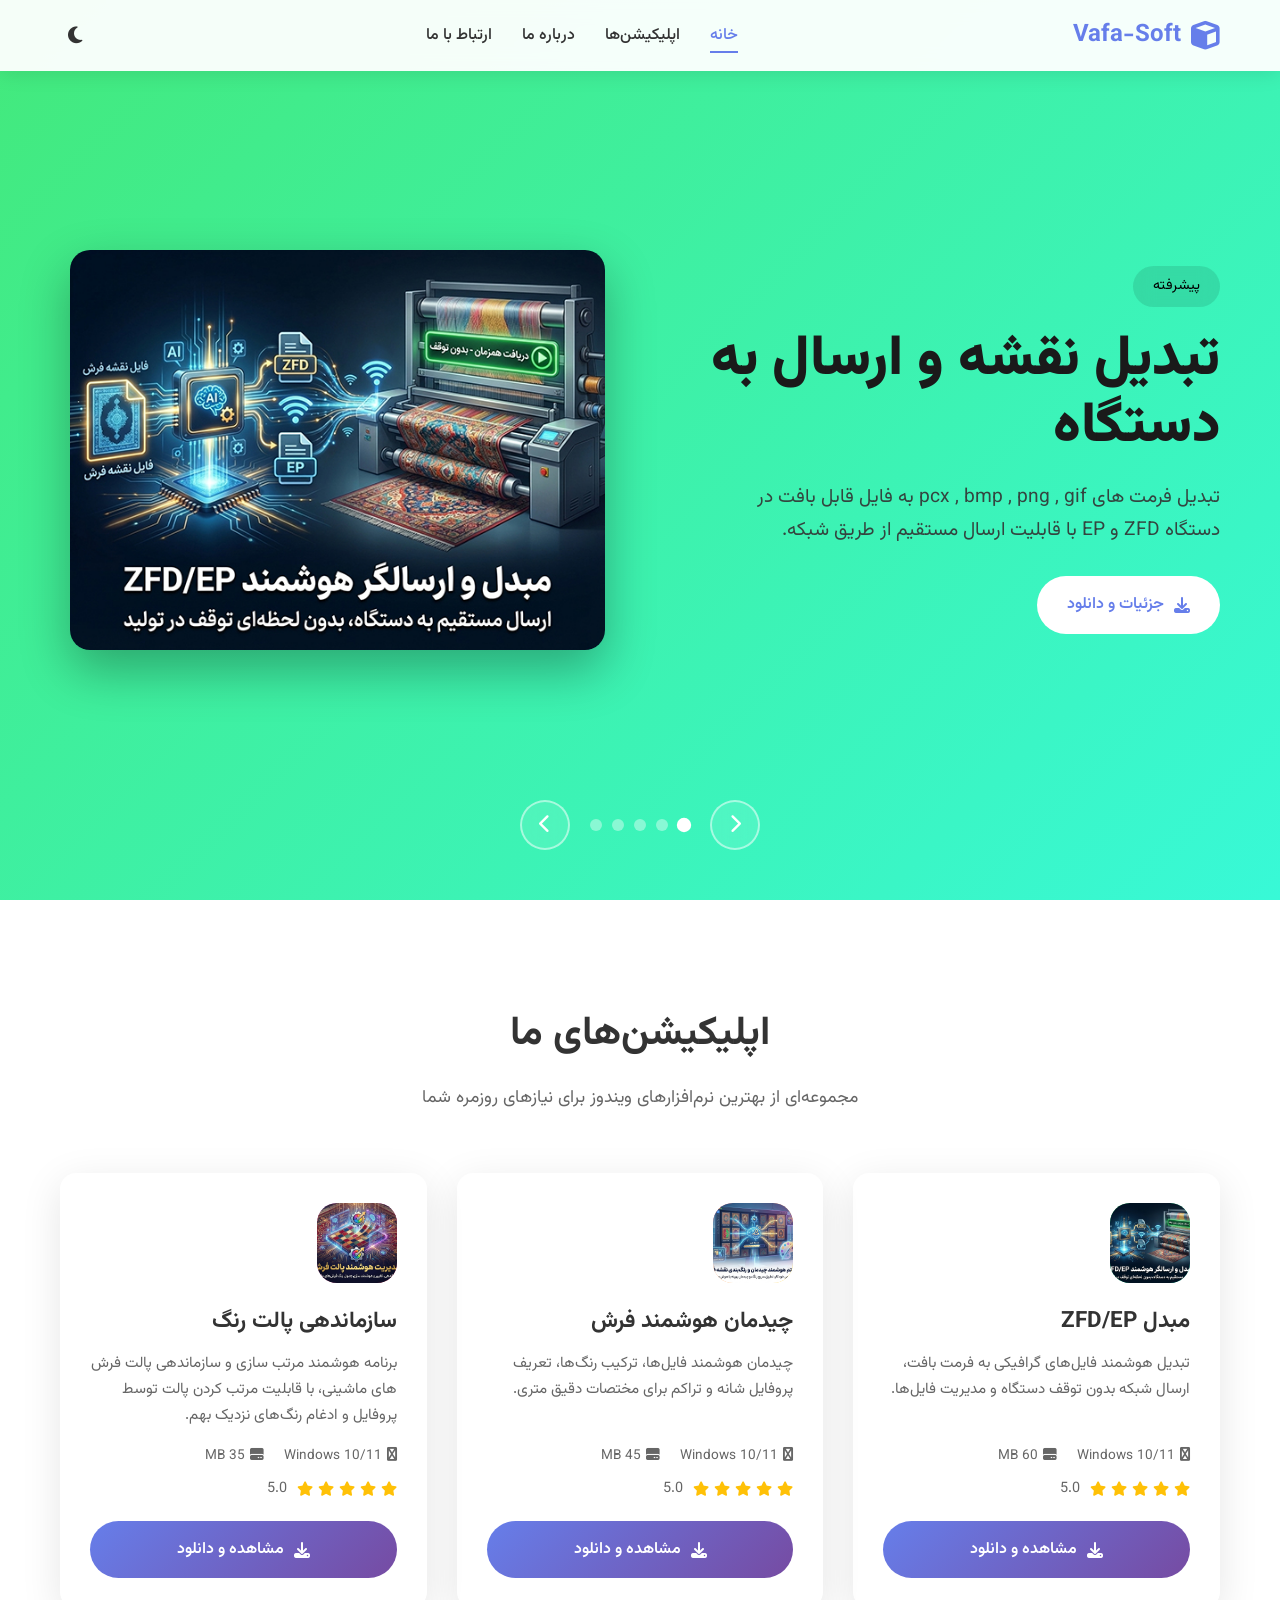
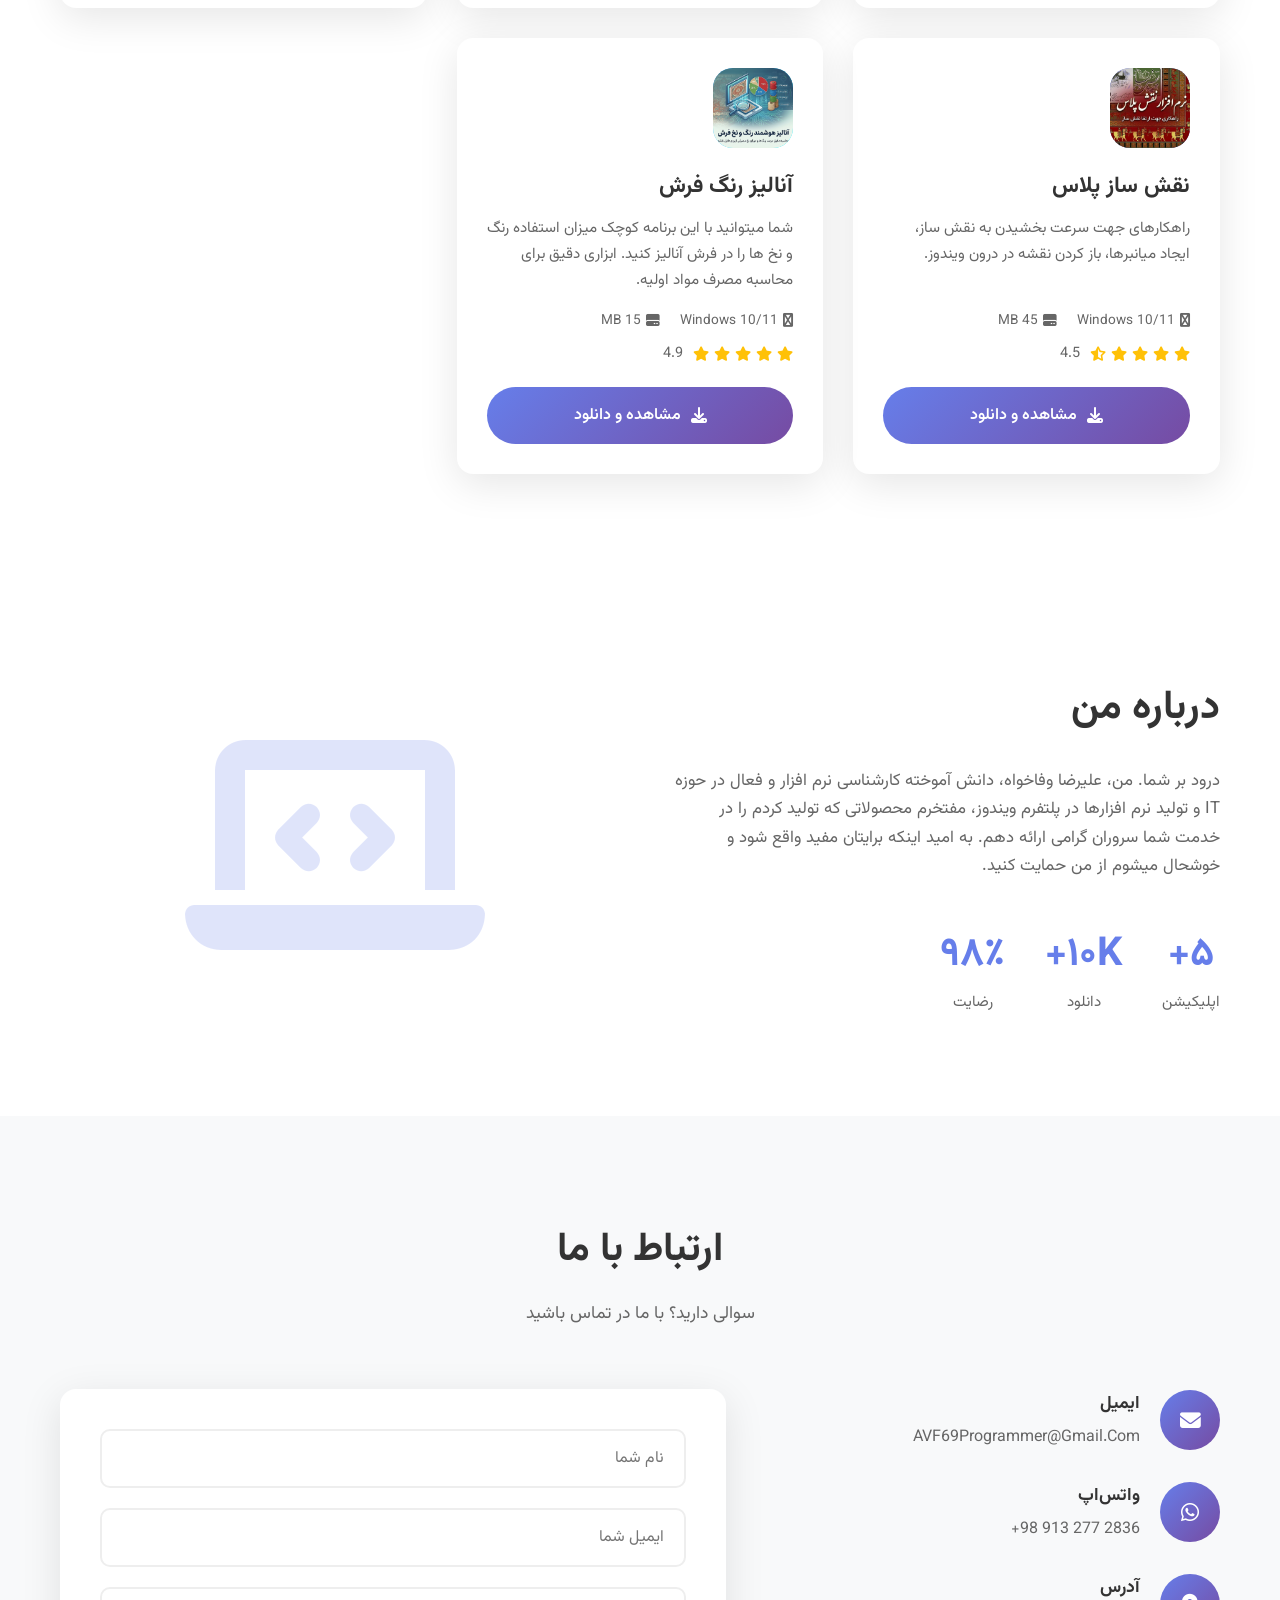
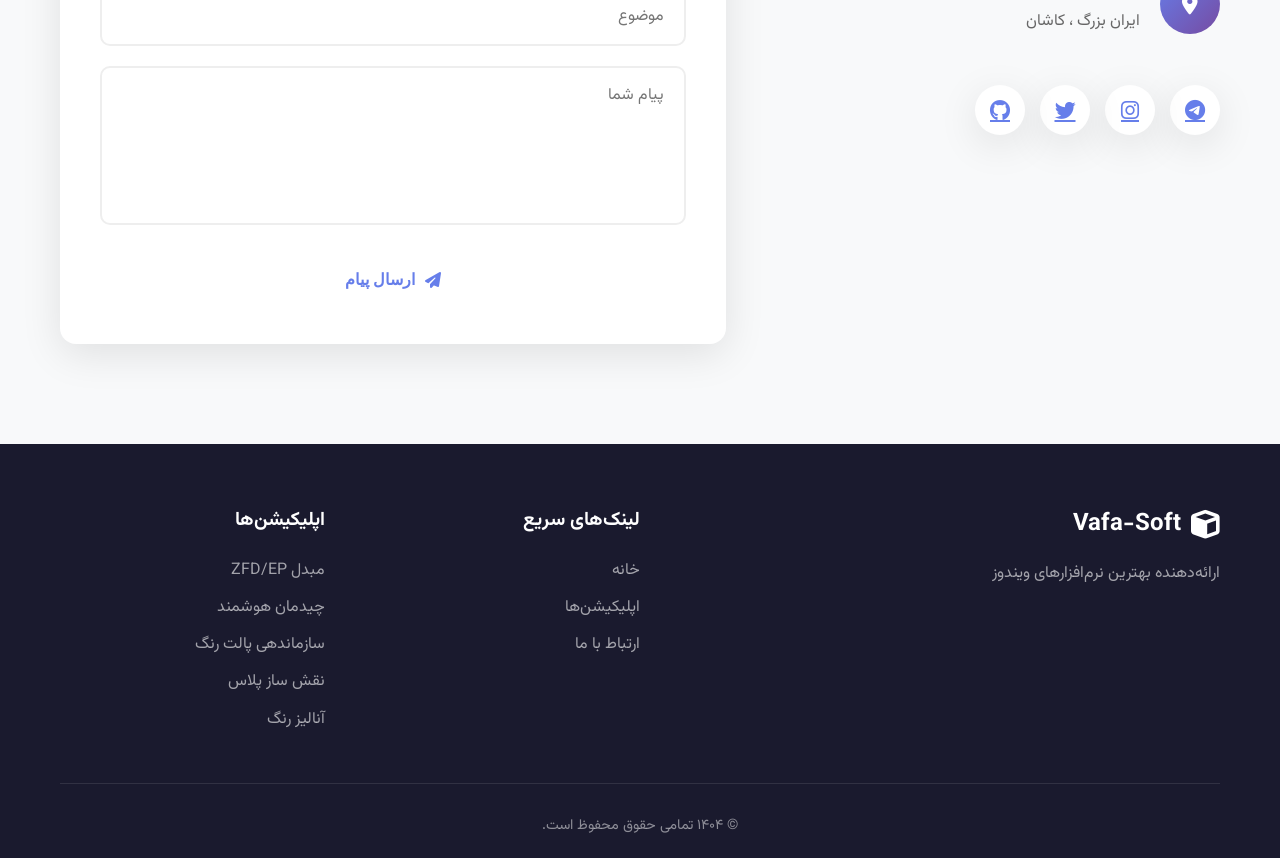
==== index.html @ c47656df "Initial website version" ====
<!DOCTYPE html>
<html lang="fa" dir="rtl">

<head>
    <meta charset="UTF-8">
    <meta name="viewport" content="width=device-width, initial-scale=1.0">
    <title>اپلیکیشن‌های ویندوز | دانلود نرم‌افزار</title>
    <link rel="stylesheet" href="css/style.css">
    <link rel="stylesheet" href="https://cdnjs.cloudflare.com/ajax/libs/font-awesome/6.4.0/css/all.min.css">
    <link href="https://fonts.googleapis.com/css2?family=Vazirmatn:wght@300;400;500;700;900&display=swap"
        rel="stylesheet">
    <script>
        (function () {
            const savedTheme = localStorage.getItem('theme');
            const systemTheme = window.matchMedia('(prefers-color-scheme: dark)').matches ? 'dark' : 'light';
            if (savedTheme === 'dark' || (!savedTheme && systemTheme === 'dark')) {
                document.documentElement.setAttribute('data-theme', 'dark');
            }
        })();
    </script>
</head>

<body>
    <!-- Navigation -->
    <nav class="navbar" id="navbar">
        <div class="container">
            <a href="#" class="logo">
                <i class="fas fa-cube"></i>
                <span>Vafa-Soft</span>
            </a>
            <ul class="nav-links" id="nav-links">
                <li><a href="#home" class="active">خانه</a></li>
                <li><a href="#apps">اپلیکیشن‌ها</a></li>
                <li><a href="#about">درباره ما</a></li>
                <li><a href="#contact">ارتباط با ما</a></li>
            </ul>
            <div class="nav-extras">
                <button class="theme-toggle" id="theme-toggle" aria-label="Toggle Theme">
                    <i class="fas fa-moon"></i>
                </button>
                <button class="menu-toggle" id="menu-toggle">
                    <i class="fas fa-bars"></i>
                </button>
            </div>
        </div>
    </nav>

    <!-- Hero Slider -->
    <header class="hero" id="home">
        <div class="slider" id="slider">
            <!-- Slide 1 -->
            <div class="slide active" data-app="4">
                <div class="slide-bg" style="background: linear-gradient(135deg, #43e97b 0%, #38f9d7 100%);"></div>
                <div class="slide-content">
                    <div class="container">
                        <div class="slide-text">
                            <span class="badge">پیشرفته</span>
                            <h1>تبدیل نقشه و ارسال به دستگاه</h1>
                            <p>تبدیل فرمت های pcx , bmp , png , gif به فایل قابل بافت در دستگاه ZFD و EP با قابلیت ارسال
                                مستقیم از طریق شبکه.</p>
                            <a href="app-zfd-converter.html" class="btn btn-primary">
                                <i class="fas fa-download"></i>
                                جزئیات و دانلود
                            </a>
                        </div>
                        <div class="slide-image">
                            <img src="apps/ZFD_Converter.jpg" alt="Vafa ZFD/EP Convertor" class="hero-img">
                        </div>
                    </div>
                </div>
            </div>

            <!-- Slide 2 -->
            <div class="slide" data-app="5">
                <div class="slide-bg" style="background: linear-gradient(135deg, #fa709a 0%, #fee140 100%);"></div>
                <div class="slide-content">
                    <div class="container">
                        <div class="slide-text">
                            <span class="badge">حرفه‌ای</span>
                            <h1>چیدمان هوشمند فرش</h1>
                            <p>نرم افزار هوشمند چیدمان فایل های بافت فرش در کنار هم، جهت استفاده در رول بافی و کنار بافی
                                و حتی پادری بافی.</p>
                            <a href="app-bmp-creator.html" class="btn btn-primary">
                                <i class="fas fa-download"></i>
                                جزئیات و دانلود
                            </a>
                        </div>
                        <div class="slide-image">
                            <img src="apps/Bmp-Creator.jpg" alt="Smart Layout Manager" class="hero-img">
                        </div>
                    </div>
                </div>
            </div>

            <!-- Slide 3 -->
            <div class="slide" data-app="2">
                <div class="slide-bg" style="background: linear-gradient(135deg, #f093fb 0%, #f5576c 100%);"></div>
                <div class="slide-content">
                    <div class="container">
                        <div class="slide-text">
                            <span class="badge">جدید</span>
                            <h1>سازماندهی پالت رنگ</h1>
                            <p>برنامه هوشمند مرتب سازی و سازماندهی پالت فرش های ماشینی، با قابلیت مرتب کردن پالت توسط
                                پروفایل</p>
                            <a href="app-pallet-reorder.html" class="btn btn-primary">
                                <i class="fas fa-download"></i>
                                جزئیات و دانلود
                            </a>
                        </div>
                        <div class="slide-image">
                            <img src="apps/PalletReorder.jpg" alt="Pallet Reorder" class="hero-img">
                        </div>
                    </div>
                </div>
            </div>

            <!-- Slide 4 -->
            <div class="slide" data-app="1">
                <div class="slide-bg" style="background: linear-gradient(135deg, #667eea 0%, #764ba2 100%);"></div>
                <div class="slide-content">
                    <div class="container">
                        <div class="slide-text">
                            <span class="badge">جدید</span>
                            <h1>نقش ساز پلاس</h1>
                            <p>راهکارهای جهت سرعت بخشیدن به نقش ساز، ایجاد میانبرها، باز کردن نقشه در درون ویندوز و
                                امکانات بی‌نظیر دیگر.</p>
                            <a href="app-naghshsaz.html" class="btn btn-primary">
                                <i class="fas fa-download"></i>
                                جزئیات و دانلود
                            </a>
                        </div>
                        <div class="slide-image">
                            <img src="apps/naghshsaz.jpg" alt="Naghsh Saz" class="hero-img">
                        </div>
                    </div>
                </div>
            </div>

            <!-- Slide 5 -->
            <div class="slide" data-app="3">
                <div class="slide-bg" style="background: linear-gradient(135deg, #4facfe 0%, #00f2fe 100%);"></div>
                <div class="slide-content">
                    <div class="container">
                        <div class="slide-text">
                            <span class="badge">کاربردی</span>
                            <h1>آنالیز رنگ فرش</h1>
                            <p>شما میتوانیم با این برنامه کوچک میزان استفاده رنگ و نخ ها را در فرش آنالیز کنید.</p>
                            <a href="app-color-analyser.html" class="btn btn-primary">
                                <i class="fas fa-download"></i>
                                جزئیات و دانلود
                            </a>
                        </div>
                        <div class="slide-image">
                            <img src="apps/ColorAnalyser.jpg" alt="Color Analyser" class="hero-img">
                        </div>
                    </div>
                </div>
            </div>
        </div>

        <!-- Slider Controls -->
        <div class="slider-controls">
            <button class="slider-btn prev" id="prev-btn">
                <i class="fas fa-chevron-right"></i>
            </button>
            <div class="slider-dots" id="slider-dots">
                <span class="dot active" data-slide="0"></span>
                <span class="dot" data-slide="1"></span>
                <span class="dot" data-slide="2"></span>
                <span class="dot" data-slide="3"></span>
                <span class="dot" data-slide="4"></span>
            </div>
            <button class="slider-btn next" id="next-btn">
                <i class="fas fa-chevron-left"></i>
            </button>
        </div>
    </header>

    <!-- Apps Section -->
    <section class="apps-section" id="apps">
        <div class="container">
            <div class="section-header">
                <h2>اپلیکیشن‌های ما</h2>
                <p>مجموعه‌ای از بهترین نرم‌افزارهای ویندوز برای نیازهای روزمره شما</p>
            </div>

            <div class="apps-grid">
                <!-- App 4 -->
                <div class="app-card" id="app4">
                    <div class="app-icon" style="background: linear-gradient(135deg, #43e97b 0%, #38f9d7 100%);">
                        <img src="apps/ZFD_Converter.jpg" alt="Vafa ZFD/EP Convertor"
                            style="width: 100%; height: 100%; object-fit: cover; border-radius: 20px;">
                    </div>
                    <div class="app-info">
                        <h3>مبدل ZFD/EP</h3>
                        <p>تبدیل هوشمند فایل‌های گرافیکی به فرمت بافت، ارسال شبکه بدون توقف دستگاه و مدیریت فایل‌ها.</p>
                        <div class="app-meta">
                            <span><i class="fas fa-windows"></i> Windows 10/11</span>
                            <span><i class="fas fa-hdd"></i> 60 MB</span>
                        </div>
                        <div class="app-rating">
                            <i class="fas fa-star"></i>
                            <i class="fas fa-star"></i>
                            <i class="fas fa-star"></i>
                            <i class="fas fa-star"></i>
                            <i class="fas fa-star"></i>
                            <span>5.0</span>
                        </div>
                    </div>
                    <a href="app-zfd-converter.html" class="btn btn-download">
                        <i class="fas fa-download"></i>
                        مشاهده و دانلود
                    </a>
                </div>

                <!-- App 5 -->
                <div class="app-card" id="app5">
                    <div class="app-icon" style="background: linear-gradient(135deg, #fa709a 0%, #fee140 100%);">
                        <img src="apps/Bmp-Creator.jpg" alt="Smart Layout Manager"
                            style="width: 100%; height: 100%; object-fit: cover; border-radius: 20px;">
                    </div>
                    <div class="app-info">
                        <h3>چیدمان هوشمند فرش</h3>
                        <p>چیدمان هوشمند فایل‌ها، ترکیب رنگ‌ها، تعریف پروفایل شانه و تراکم برای مختصات دقیق متری.</p>
                        <div class="app-meta">
                            <span><i class="fas fa-windows"></i> Windows 10/11</span>
                            <span><i class="fas fa-hdd"></i> 45 MB</span>
                        </div>
                        <div class="app-rating">
                            <i class="fas fa-star"></i>
                            <i class="fas fa-star"></i>
                            <i class="fas fa-star"></i>
                            <i class="fas fa-star"></i>
                            <i class="fas fa-star"></i>
                            <span>5.0</span>
                        </div>
                    </div>
                    <a href="app-bmp-creator.html" class="btn btn-download">
                        <i class="fas fa-download"></i>
                        مشاهده و دانلود
                    </a>
                </div>

                <!-- App 2 -->
                <div class="app-card" id="app2">
                    <div class="app-icon" style="background: linear-gradient(135deg, #f093fb 0%, #f5576c 100%);">
                        <img src="apps/PalletReorder.jpg" alt="Pallet Reorder"
                            style="width: 100%; height: 100%; object-fit: cover; border-radius: 20px;">
                    </div>
                    <div class="app-info">
                        <h3>سازماندهی پالت رنگ</h3>
                        <p>برنامه هوشمند مرتب سازی و سازماندهی پالت فرش های ماشینی، با قابلیت مرتب کردن پالت توسط
                            پروفایل و ادغام رنگ‌های نزدیک بهم.</p>
                        <div class="app-meta">
                            <span><i class="fas fa-windows"></i> Windows 10/11</span>
                            <span><i class="fas fa-hdd"></i> 35 MB</span>
                        </div>
                        <div class="app-rating">
                            <i class="fas fa-star"></i>
                            <i class="fas fa-star"></i>
                            <i class="fas fa-star"></i>
                            <i class="fas fa-star"></i>
                            <i class="fas fa-star"></i>
                            <span>5.0</span>
                        </div>
                    </div>
                    <a href="app-pallet-reorder.html" class="btn btn-download">
                        <i class="fas fa-download"></i>
                        مشاهده و دانلود
                    </a>
                </div>

                <!-- App 1 -->
                <div class="app-card" id="app1">
                    <div class="app-icon" style="background: linear-gradient(135deg, #667eea 0%, #764ba2 100%);">
                        <img src="apps/naghshsaz.jpg" alt="Naghsh Saz"
                            style="width: 100%; height: 100%; object-fit: cover; border-radius: 20px;">
                    </div>
                    <div class="app-info">
                        <h3>نقش ساز پلاس</h3>
                        <p>راهکارهای جهت سرعت بخشیدن به نقش ساز، ایجاد میانبرها، باز کردن نقشه در درون ویندوز.</p>


                        <div class="app-meta">
                            <span><i class="fas fa-windows"></i> Windows 10/11</span>
                            <span><i class="fas fa-hdd"></i> 45 MB</span>
                        </div>
                        <div class="app-rating">
                            <i class="fas fa-star"></i>
                            <i class="fas fa-star"></i>
                            <i class="fas fa-star"></i>
                            <i class="fas fa-star"></i>
                            <i class="fas fa-star-half-alt"></i>
                            <span>4.5</span>
                        </div>
                    </div>
                    <a href="app-naghshsaz.html" class="btn btn-download">
                        <i class="fas fa-download"></i>
                        مشاهده و دانلود
                    </a>
                </div>

                <!-- App 3 -->
                <div class="app-card" id="app3">
                    <div class="app-icon" style="background: linear-gradient(135deg, #4facfe 0%, #00f2fe 100%);">
                        <img src="apps/ColorAnalyser.jpg" alt="Color Analyser"
                            style="width: 100%; height: 100%; object-fit: cover; border-radius: 20px;">
                    </div>
                    <div class="app-info">
                        <h3>آنالیز رنگ فرش</h3>
                        <p>شما میتوانید با این برنامه کوچک میزان استفاده رنگ و نخ ها را در فرش آنالیز کنید. ابزاری دقیق
                            برای محاسبه مصرف مواد اولیه.</p>
                        <div class="app-meta">
                            <span><i class="fas fa-windows"></i> Windows 10/11</span>
                            <span><i class="fas fa-hdd"></i> 15 MB</span>
                        </div>
                        <div class="app-rating">
                            <i class="fas fa-star"></i>
                            <i class="fas fa-star"></i>
                            <i class="fas fa-star"></i>
                            <i class="fas fa-star"></i>
                            <i class="fas fa-star"></i>
                            <span>4.9</span>
                        </div>
                    </div>
                    <a href="app-color-analyser.html" class="btn btn-download">
                        <i class="fas fa-download"></i>
                        مشاهده و دانلود
                    </a>
                </div>
            </div>
        </div>
    </section>

    <!-- About Section -->
    <section class="about-section" id="about">
        <div class="container">
            <div class="about-content">
                <div class="about-text">
                    <h2>درباره من</h2>
                    <p>درود بر شما. من، علیرضا وفاخواه، دانش آموخته کارشناسی نرم افزار و فعال در حوزه IT و تولید نرم
                        افزارها در پلتفرم ویندوز، مفتخرم محصولاتی که تولید کردم را در خدمت شما سروران گرامی ارائه دهم.
                        به امید اینکه برایتان مفید واقع شود و خوشحال میشوم از من حمایت کنید.</p>
                    <div class="about-stats">
                        <div class="stat">
                            <span class="stat-number">۵+</span>
                            <span class="stat-label">اپلیکیشن</span>
                        </div>
                        <div class="stat">
                            <span class="stat-number">۱۰K+</span>
                            <span class="stat-label">دانلود</span>
                        </div>
                        <div class="stat">
                            <span class="stat-number">۹۸٪</span>
                            <span class="stat-label">رضایت</span>
                        </div>
                    </div>
                </div>
                <div class="about-image">
                    <i class="fas fa-laptop-code"></i>
                </div>
            </div>
        </div>
    </section>

    <!-- Contact Section -->
    <section class="contact-section" id="contact">
        <div class="container">
            <div class="section-header">
                <h2>ارتباط با ما</h2>
                <p>سوالی دارید؟ با ما در تماس باشید</p>
            </div>

            <div class="contact-content">
                <div class="contact-info">
                    <div class="contact-item">
                        <i class="fas fa-envelope"></i>
                        <div>
                            <h4>ایمیل</h4>
                            <p>AVF69Programmer@Gmail.Com</p>
                        </div>
                    </div>
                    <a href="https://wa.me/989132772836" target="_blank" class="contact-item"
                        style="text-decoration: none; color: inherit;">
                        <i class="fab fa-whatsapp"></i>
                        <div>
                            <h4>واتس‌اپ</h4>
                            <p style="direction: ltr; text-align: right;">+98 913 277 2836</p>
                        </div>
                    </a>
                    <div class="contact-item">
                        <i class="fas fa-map-marker-alt"></i>
                        <div>
                            <h4>آدرس</h4>
                            <p>ایران بزرگ ، کاشان</p>
                        </div>
                    </div>
                    <div class="social-links">
                        <a href="#"><i class="fab fa-telegram"></i></a>
                        <a href="#"><i class="fab fa-instagram"></i></a>
                        <a href="#"><i class="fab fa-twitter"></i></a>
                        <a href="#"><i class="fab fa-github"></i></a>
                    </div>
                </div>

                <form class="contact-form" id="contact-form">
                    <div class="form-group">
                        <input type="text" name="name" placeholder="نام شما" required>
                    </div>
                    <div class="form-group">
                        <input type="email" name="email" placeholder="ایمیل شما" required>
                    </div>
                    <div class="form-group">
                        <input type="text" name="_subject" placeholder="موضوع">
                    </div>
                    <div class="form-group">
                        <textarea name="message" placeholder="پیام شما" rows="5" required></textarea>
                    </div>
                    <button type="submit" class="btn btn-primary">
                        <i class="fas fa-paper-plane"></i>
                        ارسال پیام
                    </button>
                </form>
            </div>
        </div>
    </section>

    <!-- Footer -->
    <footer class="footer">
        <div class="container">
            <div class="footer-content">
                <div class="footer-brand">
                    <a href="#" class="logo">
                        <i class="fas fa-cube"></i>
                        <span>Vafa-Soft</span>
                    </a>
                    <p>ارائه‌دهنده بهترین نرم‌افزارهای ویندوز</p>
                </div>
                <div class="footer-links">
                    <h4>لینک‌های سریع</h4>
                    <ul>
                        <li><a href="#home">خانه</a></li>
                        <li><a href="#apps">اپلیکیشن‌ها</a></li>
                        <li><a href="#contact">ارتباط با ما</a></li>
                    </ul>
                </div>
                <div class="footer-links">
                    <h4>اپلیکیشن‌ها</h4>
                    <ul>
                        <li><a href="app-zfd-converter.html">مبدل ZFD/EP</a></li>
                        <li><a href="app-bmp-creator.html">چیدمان هوشمند</a></li>
                        <li><a href="app-pallet-reorder.html">سازماندهی پالت رنگ</a></li>
                        <li><a href="app-naghshsaz.html">نقش ساز پلاس</a></li>
                        <li><a href="app-color-analyser.html">آنالیز رنگ</a></li>
                    </ul>
                </div>
            </div>
            <div class="footer-bottom">
                <p>© ۱۴۰۴ تمامی حقوق محفوظ است.</p>
            </div>
        </div>
    </footer>

    <!-- Back to Top -->
    <button class="back-to-top" id="back-to-top">
        <i class="fas fa-arrow-up"></i>
    </button>

    <script src="js/main.js"></script>
</body>

</html>
---- css/style.css ----
/* ===== Base Styles ===== */
* {
    margin: 0;
    padding: 0;
    box-sizing: border-box;
}

:root {
    --primary-color: #667eea;
    --secondary-color: #764ba2;
    --text-color: #333;
    --text-light: #666;
    --bg-color: #f8f9fa;
    --white: #fff;
    --surface-color: #fff;
    --navbar-bg: rgba(255, 255, 255, 0.95);
    --border-color: #eee;
    --input-bg: #fff;
    --shadow: 0 10px 40px rgba(0, 0, 0, 0.1);
    --shadow-hover: 0 20px 60px rgba(0, 0, 0, 0.15);
    --transition: all 0.3s ease;
    --border-radius: 16px;
}

[data-theme="dark"] {
    --primary-color: #8c9eff;
    --secondary-color: #b794f4;
    --text-color: #e0e0e0;
    --text-light: #b0b0b0;
    --bg-color: #121212;
    --surface-color: #1e1e2f;
    --navbar-bg: rgba(30, 30, 47, 0.95);
    --border-color: #2d2d44;
    --input-bg: #121212;
    --shadow: 0 10px 40px rgba(0, 0, 0, 0.5);
    --shadow-hover: 0 20px 60px rgba(0, 0, 0, 0.6);
}

html {
    scroll-behavior: smooth;
}

body {
    font-family: 'Vazirmatn', sans-serif;
    background-color: var(--bg-color);
    color: var(--text-color);
    line-height: 1.7;
    overflow-x: hidden;
    transition: background-color 0.3s ease, color 0.3s ease;
}

.container {
    max-width: 1200px;
    margin: 0 auto;
    padding: 0 20px;
}

/* ===== Navbar ===== */
.navbar {
    position: fixed;
    top: 0;
    left: 0;
    right: 0;
    z-index: 1000;
    background: var(--navbar-bg);
    backdrop-filter: blur(10px);
    box-shadow: 0 2px 20px rgba(0, 0, 0, 0.1);
    transition: var(--transition);
}

.navbar .container {
    display: flex;
    justify-content: space-between;
    align-items: center;
    padding: 15px 20px;
}

.logo {
    display: flex;
    align-items: center;
    gap: 10px;
    text-decoration: none;
    font-size: 1.5rem;
    font-weight: 700;
    color: var(--primary-color);
}

.logo i {
    font-size: 1.8rem;
}

.nav-links {
    display: flex;
    list-style: none;
    gap: 30px;
}

.nav-links a {
    text-decoration: none;
    color: var(--text-color);
    font-weight: 500;
    transition: var(--transition);
    position: relative;
}

.nav-links a::after {
    content: '';
    position: absolute;
    bottom: -5px;
    right: 0;
    width: 0;
    height: 2px;
    background: var(--primary-color);
    transition: var(--transition);
}

.nav-links a:hover::after,
.nav-links a.active::after {
    width: 100%;
}

.nav-links a:hover,
.nav-links a.active {
    color: var(--primary-color);
}

.nav-extras {
    display: flex;
    align-items: center;
    gap: 15px;
}

.menu-toggle {
    display: none;
    background: none;
    border: none;
    font-size: 1.5rem;
    color: var(--text-color);
    cursor: pointer;
}

.theme-toggle {
    background: none;
    border: none;
    color: var(--text-color);
    font-size: 1.2rem;
    cursor: pointer;
    padding: 8px;
    border-radius: 50%;
    transition: var(--transition);
    display: flex;
    align-items: center;
    justify-content: center;
}

.theme-toggle:hover {
    background: rgba(0,0,0,0.05);
    color: var(--primary-color);
}

[data-theme="dark"] .theme-toggle:hover {
    background: rgba(255,255,255,0.1);
}

/* ===== Hero Slider ===== */
.hero {
    position: relative;
    height: 100vh;
    min-height: 600px;
    overflow: hidden;
}

.slider {
    position: relative;
    height: 100%;
}

.slide {
    position: absolute;
    top: 0;
    left: 0;
    width: 100%;
    height: 100%;
    opacity: 0;
    visibility: hidden;
    transition: opacity 0.8s ease, visibility 0.8s ease;
}

.slide.active {
    opacity: 1;
    visibility: visible;
}

.slide-bg {
    position: absolute;
    top: 0;
    left: 0;
    width: 100%;
    height: 100%;
}

.slide-content {
    position: relative;
    height: 100%;
    display: flex;
    align-items: center;
    z-index: 1;
}

.slide-content .container {
    display: flex;
    justify-content: space-between;
    align-items: center;
    gap: 50px;
}

.slide-text {
    flex: 1;
    color: var(--white);
}

.badge {
    display: inline-block;
    background: rgba(255, 255, 255, 0.2);
    padding: 8px 20px;
    border-radius: 50px;
    font-size: 0.9rem;
    margin-bottom: 20px;
    backdrop-filter: blur(10px);
}

.slide-text h1 {
    font-size: 3.5rem;
    font-weight: 900;
    margin-bottom: 20px;
    line-height: 1.2;
}

.slide-text p {
    font-size: 1.2rem;
    opacity: 0.9;
    margin-bottom: 30px;
    max-width: 500px;
}

.slide-image {
    flex: 1;
    display: flex;
    justify-content: center;
    align-items: center;
}

.slide-image i {
    font-size: 15rem;
    color: rgba(255, 255, 255, 0.3);
    animation: float 3s ease-in-out infinite;
}

.hero-img {
    max-width: 100%;
    height: auto;
    max-height: 400px;
    border-radius: 20px;
    box-shadow: 0 20px 50px rgba(0, 0, 0, 0.3);
    animation: float 3s ease-in-out infinite;
    object-fit: cover;
}

@keyframes float {
    0%, 100% { transform: translateY(0); }
    50% { transform: translateY(-20px); }
}

/* Slider Controls */
.slider-controls {
    position: absolute;
    bottom: 50px;
    left: 50%;
    transform: translateX(-50%);
    display: flex;
    align-items: center;
    gap: 20px;
    z-index: 10;
}

.slider-btn {
    width: 50px;
    height: 50px;
    border-radius: 50%;
    border: 2px solid rgba(255, 255, 255, 0.5);
    background: rgba(255, 255, 255, 0.1);
    color: var(--white);
    font-size: 1.2rem;
    cursor: pointer;
    transition: var(--transition);
    backdrop-filter: blur(10px);
}

.slider-btn:hover {
    background: var(--white);
    color: var(--primary-color);
}

.slider-dots {
    display: flex;
    gap: 10px;
}

.dot {
    width: 12px;
    height: 12px;
    border-radius: 50%;
    background: rgba(255, 255, 255, 0.4);
    cursor: pointer;
    transition: var(--transition);
}

.dot.active {
    background: var(--white);
    transform: scale(1.2);
}

/* ===== Buttons ===== */
.btn {
    display: inline-flex;
    align-items: center;
    gap: 10px;
    padding: 15px 30px;
    border-radius: 50px;
    text-decoration: none;
    font-weight: 600;
    font-size: 1rem;
    transition: var(--transition);
    border: none;
    cursor: pointer;
}

.btn-primary {
    background: var(--white);
    color: var(--primary-color);
}

.btn-primary:hover {
    transform: translateY(-3px);
    box-shadow: 0 10px 30px rgba(0, 0, 0, 0.2);
}

.btn-download {
    background: linear-gradient(135deg, var(--primary-color), var(--secondary-color));
    color: var(--white);
    width: 100%;
    justify-content: center;
}

.btn-download:hover {
    transform: translateY(-3px);
    box-shadow: 0 10px 30px rgba(102, 126, 234, 0.4);
}

/* ===== Section Styles ===== */
.section-header {
    text-align: center;
    margin-bottom: 60px;
}

.section-header h2 {
    font-size: 2.5rem;
    font-weight: 700;
    margin-bottom: 15px;
    color: var(--text-color);
}

.section-header p {
    font-size: 1.1rem;
    color: var(--text-light);
}

/* ===== Apps Section ===== */
.apps-section {
    padding: 100px 0;
    background: var(--surface-color);
}

.apps-grid {
    display: grid;
    grid-template-columns: repeat(auto-fit, minmax(350px, 1fr));
    gap: 30px;
}

.app-card {
    background: var(--surface-color);
    border-radius: var(--border-radius);
    padding: 30px;
    box-shadow: var(--shadow);
    transition: var(--transition);
    display: flex;
    flex-direction: column;
    gap: 20px;
    height: 100%;
}

.app-card:hover {
    transform: translateY(-10px);
    box-shadow: var(--shadow-hover);
}

.app-icon {
    width: 80px;
    height: 80px;
    border-radius: 20px;
    display: flex;
    align-items: center;
    justify-content: center;
    flex-shrink: 0;
}

.app-icon i {
    font-size: 2.5rem;
    color: var(--white);
}

.app-info {
    flex: 1;
    display: flex;
    flex-direction: column;
}

.app-info h3 {
    font-size: 1.4rem;
    margin-bottom: 10px;
}

.app-info p {
    color: var(--text-light);
    font-size: 0.95rem;
    margin-bottom: 15px;
}

.app-screenshots-grid {
    display: grid;
    grid-template-columns: repeat(3, 1fr);
    gap: 10px;
    margin-bottom: 15px;
}

.app-screenshots-grid img {
    width: 100%;
    height: auto;
    aspect-ratio: 16/9;
    object-fit: cover;
    border-radius: 8px;
    cursor: pointer;
    transition: var(--transition);
}

.app-screenshots-grid img:hover {
    transform: scale(1.05);
}

@media (max-width: 480px) {
    .app-screenshots-grid {
        grid-template-columns: 1fr;
    }
    
    .app-screenshots-grid img {
        aspect-ratio: auto;
    }
}

.app-meta {
    display: flex;
    gap: 20px;
    font-size: 0.85rem;
    color: var(--text-light);
    margin-top: auto;
}

.app-meta span {
    display: flex;
    align-items: center;
    gap: 5px;
}

.app-rating {
    display: flex;
    align-items: center;
    gap: 5px;
    margin-top: 10px;
}

.app-rating i {
    color: #ffc107;
    font-size: 0.9rem;
}

.app-rating span {
    color: var(--text-light);
    font-size: 0.9rem;
    margin-right: 5px;
}

/* ===== About Section ===== */
.about-section {
    padding: 100px 0;
    background: var(--surface-color);
}

.about-content {
    display: flex;
    align-items: center;
    gap: 60px;
}

.about-text {
    flex: 1;
}

.about-text h2 {
    font-size: 2.5rem;
    margin-bottom: 25px;
}

.about-text p {
    color: var(--text-light);
    margin-bottom: 20px;
    font-size: 1.05rem;
}

.about-stats {
    display: flex;
    gap: 40px;
    margin-top: 40px;
}

.stat {
    text-align: center;
}

.stat-number {
    display: block;
    font-size: 2.5rem;
    font-weight: 700;
    color: var(--primary-color);
}

.stat-label {
    color: var(--text-light);
    font-size: 0.95rem;
}

.about-image {
    flex: 1;
    display: flex;
    justify-content: center;
    align-items: center;
}

.about-image i {
    font-size: 15rem;
    color: var(--primary-color);
    opacity: 0.2;
}

/* ===== Contact Section ===== */
.contact-section {
    padding: 100px 0;
    background: var(--bg-color);
}

.contact-content {
    display: grid;
    grid-template-columns: 1fr 1.5fr;
    gap: 50px;
}

.contact-info {
    display: flex;
    flex-direction: column;
    gap: 30px;
}

.contact-item {
    display: flex;
    align-items: center;
    gap: 20px;
}

.contact-item i {
    width: 60px;
    height: 60px;
    background: linear-gradient(135deg, var(--primary-color), var(--secondary-color));
    border-radius: 50%;
    display: flex;
    align-items: center;
    justify-content: center;
    color: var(--white);
    font-size: 1.3rem;
}

.contact-item h4 {
    font-size: 1.1rem;
    margin-bottom: 5px;
}

.contact-item p {
    color: var(--text-light);
}

.social-links {
    display: flex;
    gap: 15px;
    margin-top: 20px;
}

.social-links a {
    width: 50px;
    height: 50px;
    background: var(--surface-color);
    border-radius: 50%;
    display: flex;
    align-items: center;
    justify-content: center;
    color: var(--primary-color);
    font-size: 1.3rem;
    transition: var(--transition);
    box-shadow: var(--shadow);
}

.social-links a:hover {
    background: var(--primary-color);
    color: var(--white);
    transform: translateY(-3px);
}

.contact-form {
    background: var(--surface-color);
    padding: 40px;
    border-radius: var(--border-radius);
    box-shadow: var(--shadow);
}

.form-group {
    margin-bottom: 20px;
}

.form-group input,
.form-group textarea {
    width: 100%;
    padding: 15px 20px;
    border: 2px solid var(--border-color);
    background: var(--input-bg);
    color: var(--text-color);
    border-radius: 10px;
    font-family: inherit;
    font-size: 1rem;
    transition: var(--transition);
    resize: none;
}

.form-group input:focus,
.form-group textarea:focus {
    outline: none;
    border-color: var(--primary-color);
}

.contact-form .btn {
    width: 100%;
    justify-content: center;
}

/* ===== Footer ===== */
.footer {
    background: #1a1a2e;
    color: var(--white);
    padding: 60px 0 20px;
}

.footer-content {
    display: grid;
    grid-template-columns: 2fr 1fr 1fr;
    gap: 50px;
    margin-bottom: 40px;
}

.footer-brand .logo {
    color: var(--white);
    margin-bottom: 15px;
}

.footer-brand p {
    color: rgba(255, 255, 255, 0.6);
}

.footer-links h4 {
    font-size: 1.2rem;
    margin-bottom: 20px;
}

.footer-links ul {
    list-style: none;
}

.footer-links li {
    margin-bottom: 10px;
}

.footer-links a {
    color: rgba(255, 255, 255, 0.6);
    text-decoration: none;
    transition: var(--transition);
}

.footer-links a:hover {
    color: var(--white);
}

.footer-bottom {
    text-align: center;
    padding-top: 30px;
    border-top: 1px solid rgba(255, 255, 255, 0.1);
}

.footer-bottom p {
    color: rgba(255, 255, 255, 0.5);
    font-size: 0.9rem;
}

/* ===== Back to Top ===== */
.back-to-top {
    position: fixed;
    bottom: 30px;
    left: 30px;
    width: 50px;
    height: 50px;
    background: linear-gradient(135deg, var(--primary-color), var(--secondary-color));
    color: var(--white);
    border: none;
    border-radius: 50%;
    font-size: 1.2rem;
    cursor: pointer;
    opacity: 0;
    visibility: hidden;
    transition: var(--transition);
    box-shadow: var(--shadow);
    z-index: 999;
}

.back-to-top.visible {
    opacity: 1;
    visibility: visible;
}

.back-to-top:hover {
    transform: translateY(-5px);
}

/* ===== App Page Styles ===== */
.app-page-header {
    padding: 150px 0 100px;
    background: linear-gradient(135deg, #667eea 0%, #764ba2 100%);
    position: relative;
    overflow: hidden;
    color: var(--white);
}

.header-bg-overlay {
    position: absolute;
    top: 0;
    left: 0;
    width: 100%;
    height: 100%;
    background: url('../apps/naghshsaz.jpg') no-repeat center center/cover;
    opacity: 0.1;
    z-index: 0;
}

.app-header-content {
    display: flex;
    align-items: center;
    gap: 60px;
    position: relative;
    z-index: 1;
}

.app-header-info {
    flex: 1;
}

.app-header-info h1 {
    font-size: 3.5rem;
    font-weight: 900;
    margin-bottom: 20px;
}

.app-header-info .lead {
    font-size: 1.2rem;
    opacity: 0.9;
    margin-bottom: 30px;
    line-height: 1.8;
}

.app-header-meta {
    display: flex;
    gap: 25px;
    margin-bottom: 35px;
    font-size: 0.95rem;
    opacity: 0.8;
}

.app-header-meta span {
    display: flex;
    align-items: center;
    gap: 8px;
}

.app-header-actions {
    display: flex;
    gap: 20px;
}

.app-header-image {
    flex: 1;
    display: flex;
    justify-content: center;
    align-items: center;
}

.main-app-img {
    max-width: 100%;
    border-radius: 20px;
    box-shadow: 0 25px 50px rgba(0, 0, 0, 0.4);
    transform: perspective(1000px) rotateX(0) rotateY(0);
    transition: transform 0.5s ease;
}

/* Hover effect is now handled by JavaScript for 3D tilt */

.btn-outline {
    background: transparent;
    border: 2px solid var(--white);
    color: var(--white);
}

.btn-outline:hover {
    background: var(--white);
    color: var(--primary-color);
}

/* Video Section */
.video-section {
    padding: 80px 0;
    background: var(--surface-color);
    border-bottom: 1px solid var(--border-color);
}

.video-container {
    max-width: 900px;
    margin: 0 auto;
    border-radius: 20px;
    overflow: hidden;
    box-shadow: var(--shadow);
}

.video-wrapper {
    position: relative;
    padding-bottom: 56.25%; /* 16:9 Aspect Ratio */
    height: 0;
    overflow: hidden;
}

.video-wrapper iframe {
    position: absolute;
    top: 0;
    left: 0;
    width: 100%;
    height: 100%;
    border: none;
}

/* App Details Section */
.app-details-section {
    padding: 80px 0;
    background: var(--bg-color);
}

.details-grid {
    display: grid;
    grid-template-columns: 2fr 1fr;
    gap: 40px;
}

.content-block {
    background: var(--surface-color);
    padding: 40px;
    border-radius: var(--border-radius);
    box-shadow: var(--shadow);
    margin-bottom: 30px;
}

.content-block h2 {
    font-size: 1.8rem;
    margin-bottom: 25px;
    color: var(--secondary-color);
    position: relative;
    padding-bottom: 15px;
}

.content-block h2::after {
    content: '';
    position: absolute;
    bottom: 0;
    right: 0;
    width: 60px;
    height: 4px;
    background: var(--primary-color);
    border-radius: 2px;
}

.feature-list {
    list-style: none;
    display: grid;
    gap: 30px;
}

.feature-list li {
    display: flex;
    gap: 20px;
    align-items: flex-start;
}

.feature-list i {
    font-size: 1.5rem;
    color: var(--primary-color);
    background: rgba(102, 126, 234, 0.1);
    padding: 15px;
    border-radius: 12px;
}

.feature-list h3 {
    font-size: 1.2rem;
    margin-bottom: 8px;
}

/* Sidebar Specs */
.specs-card {
    background: var(--surface-color);
    padding: 30px;
    border-radius: var(--border-radius);
    box-shadow: var(--shadow);
    position: sticky;
    top: 100px;
}

.specs-card h3 {
    font-size: 1.3rem;
    margin-bottom: 20px;
    border-bottom: 1px solid var(--border-color);
    padding-bottom: 15px;
}

.specs-list {
    list-style: none;
}

.specs-list li {
    display: flex;
    justify-content: space-between;
    padding: 12px 0;
    border-bottom: 1px solid var(--border-color);
    font-size: 0.95rem;
}

.specs-list li:last-child {
    border-bottom: none;
}

.specs-list span {
    color: var(--text-light);
}

/* Gallery Section */
.gallery-section {
    padding: 80px 0;
    background: var(--surface-color);
}

.gallery-grid {
    display: grid;
    grid-template-columns: repeat(3, 1fr);
    gap: 25px;
}

.gallery-item {
    position: relative;
    border-radius: 15px;
    overflow: hidden;
    box-shadow: var(--shadow);
}

.gallery-item img {
    width: 100%;
    height: 250px;
    object-fit: cover;
    transition: transform 0.5s ease;
}

.gallery-item:hover img {
    transform: scale(1.1);
}

.gallery-caption {
    position: absolute;
    bottom: 0;
    left: 0;
    right: 0;
    background: rgba(0, 0, 0, 0.7);
    color: var(--white);
    padding: 15px;
    text-align: center;
    transform: translateY(100%);
    transition: transform 0.3s ease;
}

.gallery-item:hover .gallery-caption {
    transform: translateY(0);
}

/* Download Section */
.download-section {
    padding: 80px 0;
    background: linear-gradient(135deg, #f093fb 0%, #f5576c 100%);
    text-align: center;
    color: var(--white);
}

.download-box h2 {
    font-size: 2.5rem;
    margin-bottom: 20px;
}

.download-buttons {
    display: flex;
    justify-content: center;
    gap: 20px;
    margin-top: 40px;
}

.btn-lg {
    padding: 18px 40px;
    font-size: 1.1rem;
}

/* Responsive App Page */
@media (max-width: 992px) {
    .app-header-content {
        flex-direction: column;
        text-align: center;
    }

    .app-header-meta {
        justify-content: center;
    }

    .app-header-actions {
        justify-content: center;
    }

    .details-grid {
        grid-template-columns: 1fr;
    }

    .specs-card {
        position: static;
        margin-top: 30px;
    }
}

@media (max-width: 768px) {
    .gallery-grid {
        grid-template-columns: 1fr;
    }
    
    .download-buttons {
        flex-direction: column;
        align-items: center;
    }
    
    .btn-lg {
        width: 100%;
        max-width: 300px;
    }
}

/* ===== Lightbox ===== */
.lightbox {
    position: fixed;
    z-index: 2000;
    top: 0;
    left: 0;
    width: 100%;
    height: 100%;
    background-color: rgba(0, 0, 0, 0.9);
    display: flex;
    justify-content: center;
    align-items: center;
    opacity: 0;
    visibility: hidden;
    transition: opacity 0.3s ease, visibility 0.3s ease;
}

.lightbox.active {
    opacity: 1;
    visibility: visible;
}

.lightbox-content {
    position: relative;
    max-width: 90%;
    max-height: 90%;
    text-align: center;
}

.lightbox-content img {
    max-width: 100%;
    max-height: 80vh;
    border-radius: 5px;
    box-shadow: 0 5px 20px rgba(0, 0, 0, 0.5);
    object-fit: contain;
}

.lightbox-caption {
    color: #fff;
    margin-top: 15px;
    font-size: 1.1rem;
}

.lightbox-close {
    position: absolute;
    top: 20px;
    left: 30px; /* RTL layout */
    color: #fff;
    font-size: 40px;
    font-weight: bold;
    cursor: pointer;
    z-index: 2001;
    transition: color 0.3s ease;
}

.lightbox-close:hover {
    color: var(--primary-color);
}

.lightbox-btn {
    position: absolute;
    top: 50%;
    transform: translateY(-50%);
    background: rgba(255, 255, 255, 0.1);
    color: #fff;
    border: none;
    width: 50px;
    height: 50px;
    border-radius: 50%;
    font-size: 20px;
    cursor: pointer;
    transition: all 0.3s ease;
    z-index: 2001;
    display: flex;
    align-items: center;
    justify-content: center;
}

.lightbox-btn:hover {
    background: rgba(255, 255, 255, 0.3);
}

.lightbox-btn.prev {
    right: 30px; /* RTL layout */
}

.lightbox-btn.next {
    left: 30px; /* RTL layout */
}

/* ===== Responsive Design ===== */
@media (max-width: 992px) {
    .slide-text h1 {
        font-size: 2.5rem;
    }

    .slide-image i {
        font-size: 10rem;
    }

    .about-content {
        flex-direction: column;
        text-align: center;
    }

    .about-stats {
        justify-content: center;
    }

    .about-image {
        order: -1;
    }

    .about-image i {
        font-size: 10rem;
    }

    .contact-content {
        grid-template-columns: 1fr;
    }

    .footer-content {
        grid-template-columns: 1fr 1fr;
    }
}

@media (max-width: 768px) {
    .nav-links {
        position: fixed;
        top: 70px;
        right: -100%;
        width: 100%;
        height: calc(100vh - 70px);
        background: var(--surface-color);
        flex-direction: column;
        align-items: center;
        justify-content: flex-start;
        padding-top: 50px;
        gap: 30px;
        transition: var(--transition);
    }

    .nav-links.active {
        right: 0;
    }

    .menu-toggle {
        display: block;
    }

    .slide-content .container {
        flex-direction: column;
        text-align: center;
    }

    .slide-text {
        order: 2;
    }

    .slide-text h1 {
        font-size: 2rem;
    }

    .slide-text p {
        font-size: 1rem;
    }

    .slide-image {
        order: 1;
    }

    .slide-image i {
        font-size: 8rem;
    }

    .apps-grid {
        grid-template-columns: 1fr;
    }

    .features-grid {
        grid-template-columns: 1fr;
    }

    .section-header h2 {
        font-size: 2rem;
    }

    .footer-content {
        grid-template-columns: 1fr;
        text-align: center;
    }

    .footer-brand {
        display: flex;
        flex-direction: column;
        align-items: center;
    }

    .slider-controls {
        bottom: 30px;
    }

    .slider-btn {
        width: 40px;
        height: 40px;
        font-size: 1rem;
    }
}

@media (max-width: 480px) {
    .container {
        padding: 0 15px;
    }

    .slide-text h1 {
        font-size: 1.6rem;
    }

    .btn {
        padding: 12px 25px;
        font-size: 0.9rem;
    }

    .app-card {
        padding: 20px;
    }

    .contact-form {
        padding: 25px;
    }

    .about-stats {
        flex-wrap: wrap;
        gap: 20px;
    }

    .stat-number {
        font-size: 2rem;
    }
}

/* ===== Utilities ===== */
.text-dark {
    color: #1a1a1a !important;
}

.text-dark h1, 
.text-dark h2, 
.text-dark h3, 
.text-dark span:not(.badge) {
    color: #1a1a1a !important;
}

.text-dark p {
    color: #333 !important;
}

.text-dark .badge {
    background: rgba(0, 0, 0, 0.1) !important;
    color: #000 !important;
}

.text-light {
    color: #ffffff !important;
}

.text-light h1, 
.text-light h2, 
.text-light h3, 
.text-light span:not(.badge) {
    color: #ffffff !important;
}

.text-light p {
    color: rgba(255, 255, 255, 0.9) !important;
}

.text-light .badge {
    background: rgba(255, 255, 255, 0.2) !important;
    color: #fff !important;
}
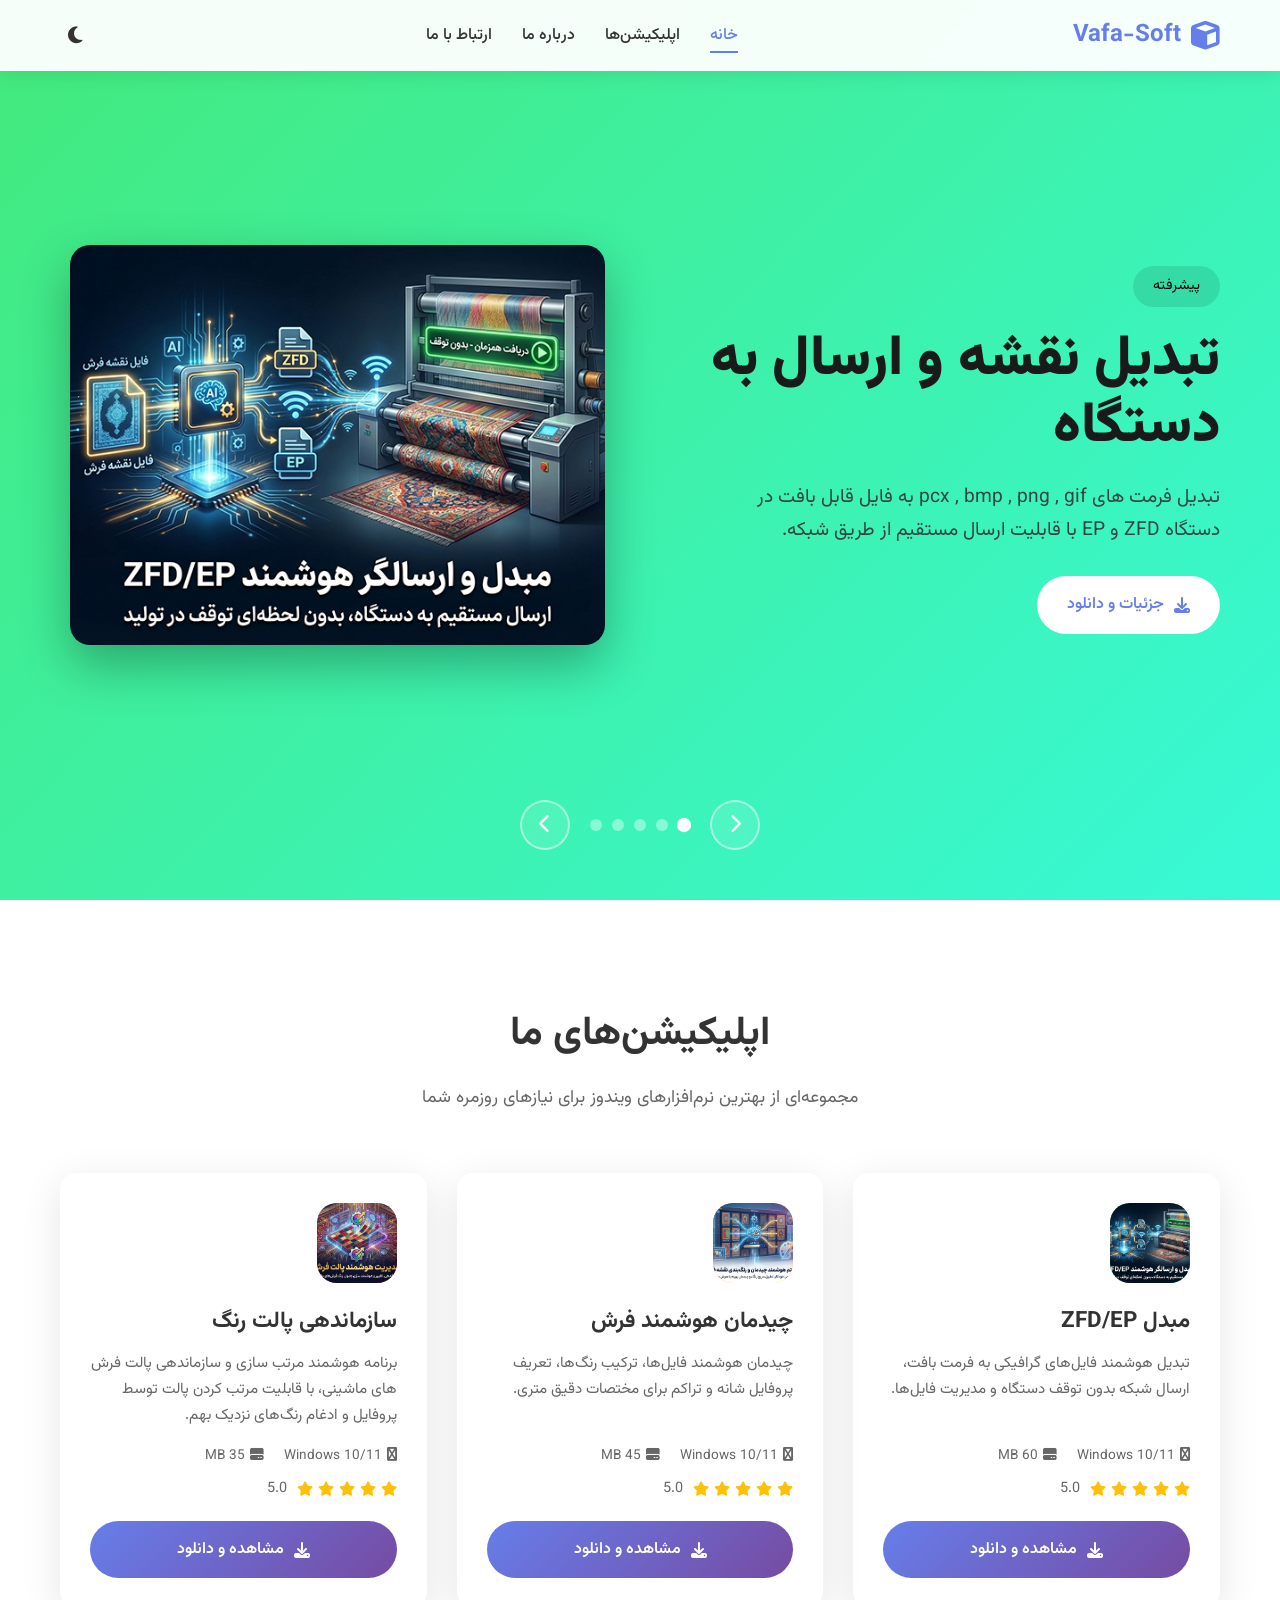
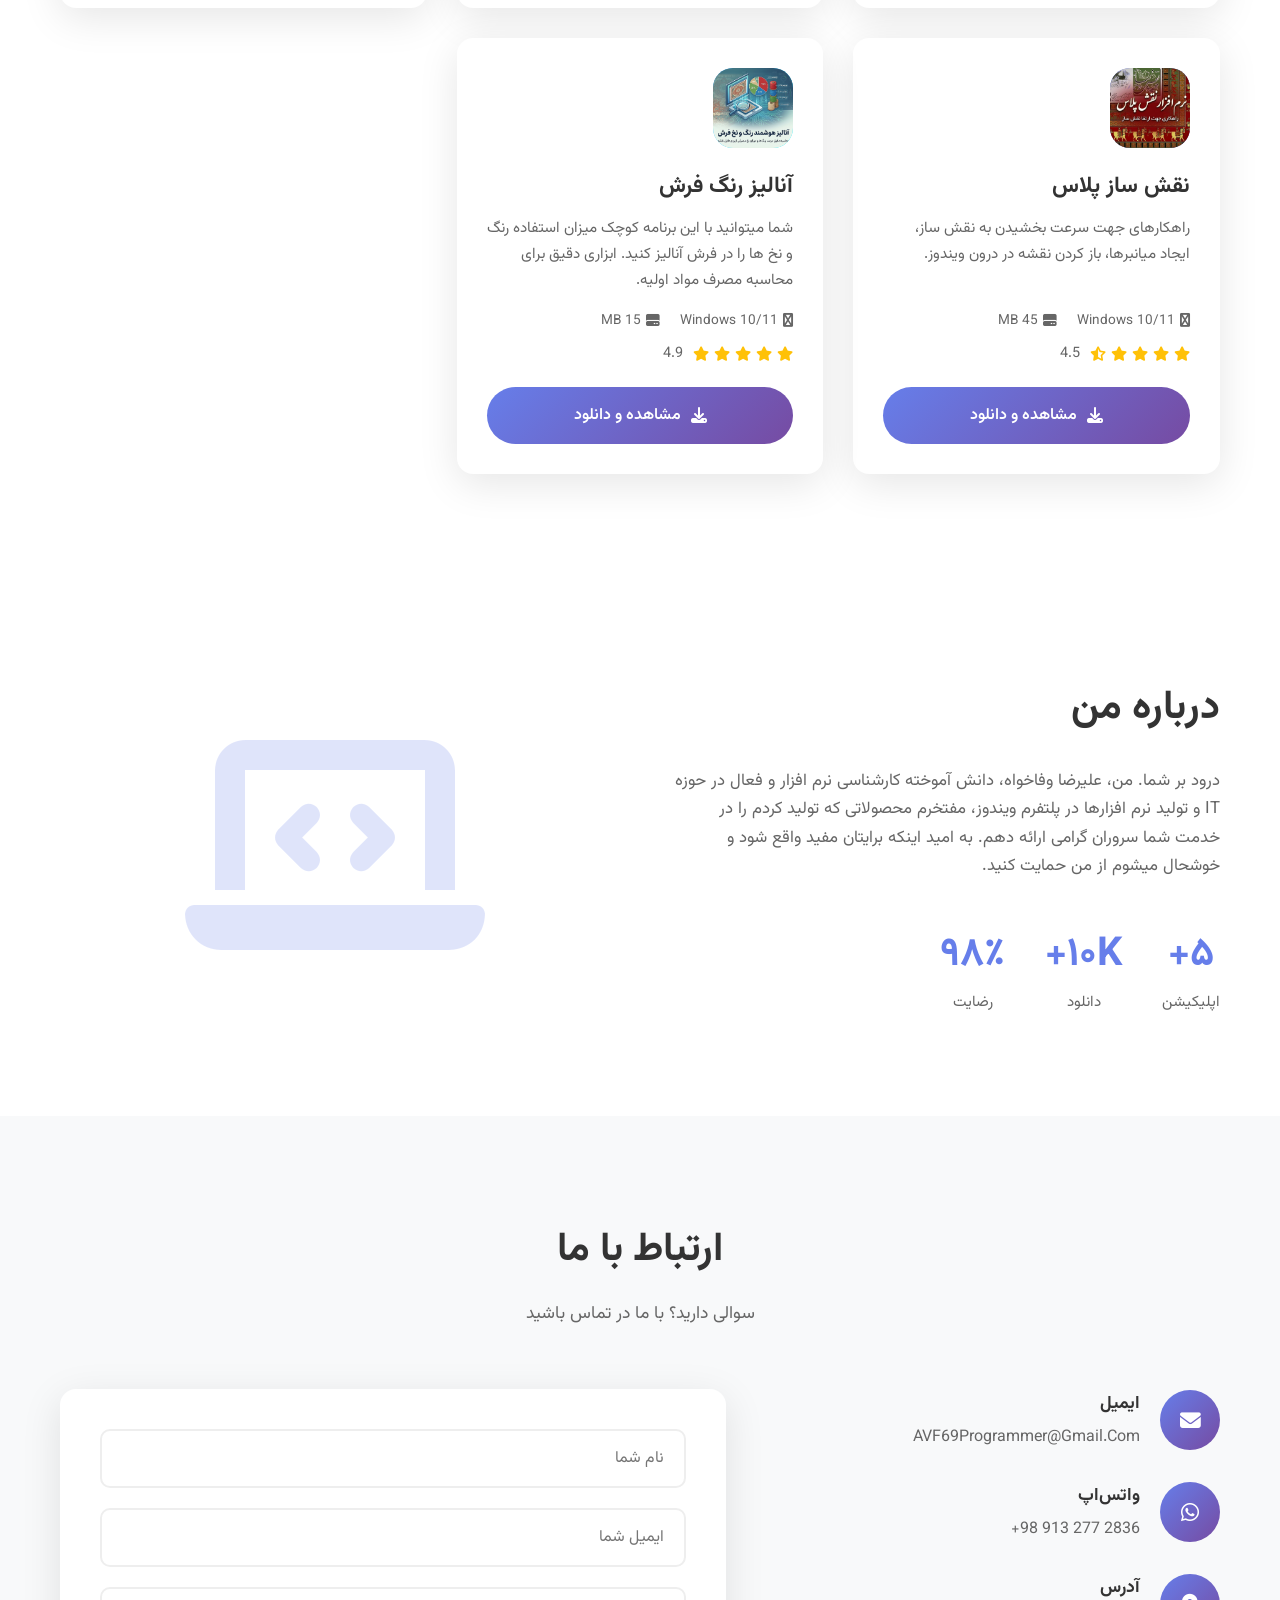
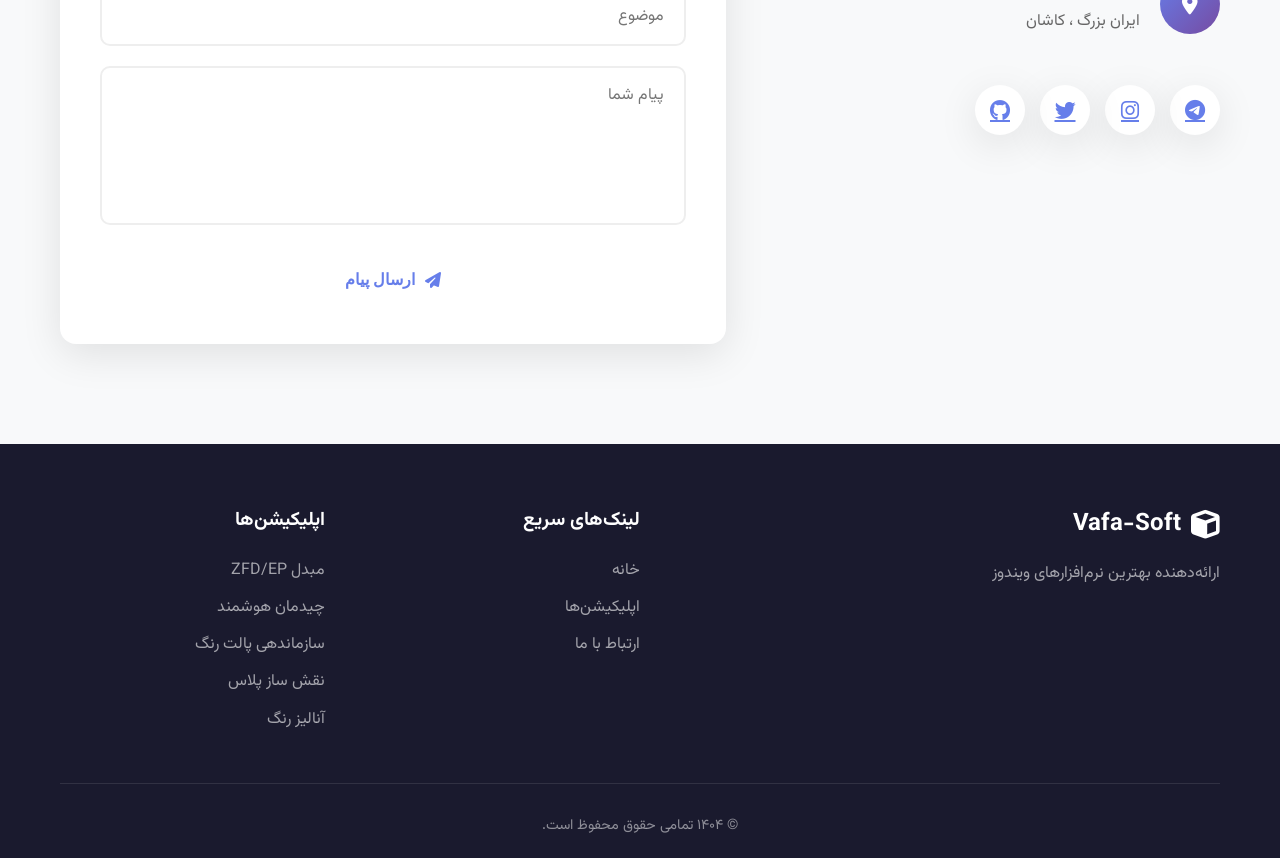
==== commit c403a14d: "Fix Slidshow and Click Space to no show site" ====
--- a/index.html
+++ b/index.html
@@ -64,7 +64,9 @@
                             </a>
                         </div>
                         <div class="slide-image">
-                            <img src="apps/ZFD_Converter.jpg" alt="Vafa ZFD/EP Convertor" class="hero-img">
+                            <a href="app-zfd-converter.html" class="hero-img-link" title="مشاهده جزئیات و دانلود مبدل ZFD/EP">
+                                <img src="apps/ZFD_Converter.jpg" alt="Vafa ZFD/EP Convertor" class="hero-img">
+                            </a>
                         </div>
                     </div>
                 </div>
@@ -86,7 +88,9 @@
                             </a>
                         </div>
                         <div class="slide-image">
-                            <img src="apps/Bmp-Creator.jpg" alt="Smart Layout Manager" class="hero-img">
+                            <a href="app-bmp-creator.html" class="hero-img-link" title="مشاهده جزئیات و دانلود چیدمان هوشمند فرش">
+                                <img src="apps/Bmp-Creator.jpg" alt="Smart Layout Manager" class="hero-img">
+                            </a>
                         </div>
                     </div>
                 </div>
@@ -108,7 +112,9 @@
                             </a>
                         </div>
                         <div class="slide-image">
-                            <img src="apps/PalletReorder.jpg" alt="Pallet Reorder" class="hero-img">
+                            <a href="app-pallet-reorder.html" class="hero-img-link" title="مشاهده جزئیات و دانلود سازماندهی پالت رنگ">
+                                <img src="apps/PalletReorder.jpg" alt="Pallet Reorder" class="hero-img">
+                            </a>
                         </div>
                     </div>
                 </div>
@@ -130,7 +136,9 @@
                             </a>
                         </div>
                         <div class="slide-image">
-                            <img src="apps/naghshsaz.jpg" alt="Naghsh Saz" class="hero-img">
+                            <a href="app-naghshsaz.html" class="hero-img-link" title="مشاهده جزئیات و دانلود نقش ساز پلاس">
+                                <img src="apps/naghshsaz.jpg" alt="Naghsh Saz" class="hero-img">
+                            </a>
                         </div>
                     </div>
                 </div>
@@ -151,7 +159,9 @@
                             </a>
                         </div>
                         <div class="slide-image">
-                            <img src="apps/ColorAnalyser.jpg" alt="Color Analyser" class="hero-img">
+                            <a href="app-color-analyser.html" class="hero-img-link" title="مشاهده جزئیات و دانلود آنالیز رنگ فرش">
+                                <img src="apps/ColorAnalyser.jpg" alt="Color Analyser" class="hero-img">
+                            </a>
                         </div>
                     </div>
                 </div>
--- a/css/style.css
+++ b/css/style.css
@@ -184,6 +184,7 @@
     opacity: 0;
     visibility: hidden;
     transition: opacity 0.8s ease, visibility 0.8s ease;
+    cursor: default;
 }
 
 .slide.active {
@@ -217,6 +218,7 @@
 .slide-text {
     flex: 1;
     color: var(--white);
+    user-select: text;
 }
 
 .badge {
@@ -256,6 +258,18 @@
     animation: float 3s ease-in-out infinite;
 }
 
+.hero-img-link {
+    display: inline-block;
+    cursor: pointer;
+    text-decoration: none;
+    border-radius: 20px;
+    transition: transform 0.3s ease;
+}
+
+.hero-img-link:hover .hero-img {
+    box-shadow: 0 25px 60px rgba(0, 0, 0, 0.45);
+}
+
 .hero-img {
     max-width: 100%;
     height: auto;
@@ -264,6 +278,7 @@
     box-shadow: 0 20px 50px rgba(0, 0, 0, 0.3);
     animation: float 3s ease-in-out infinite;
     object-fit: cover;
+    cursor: pointer;
 }
 
 @keyframes float {
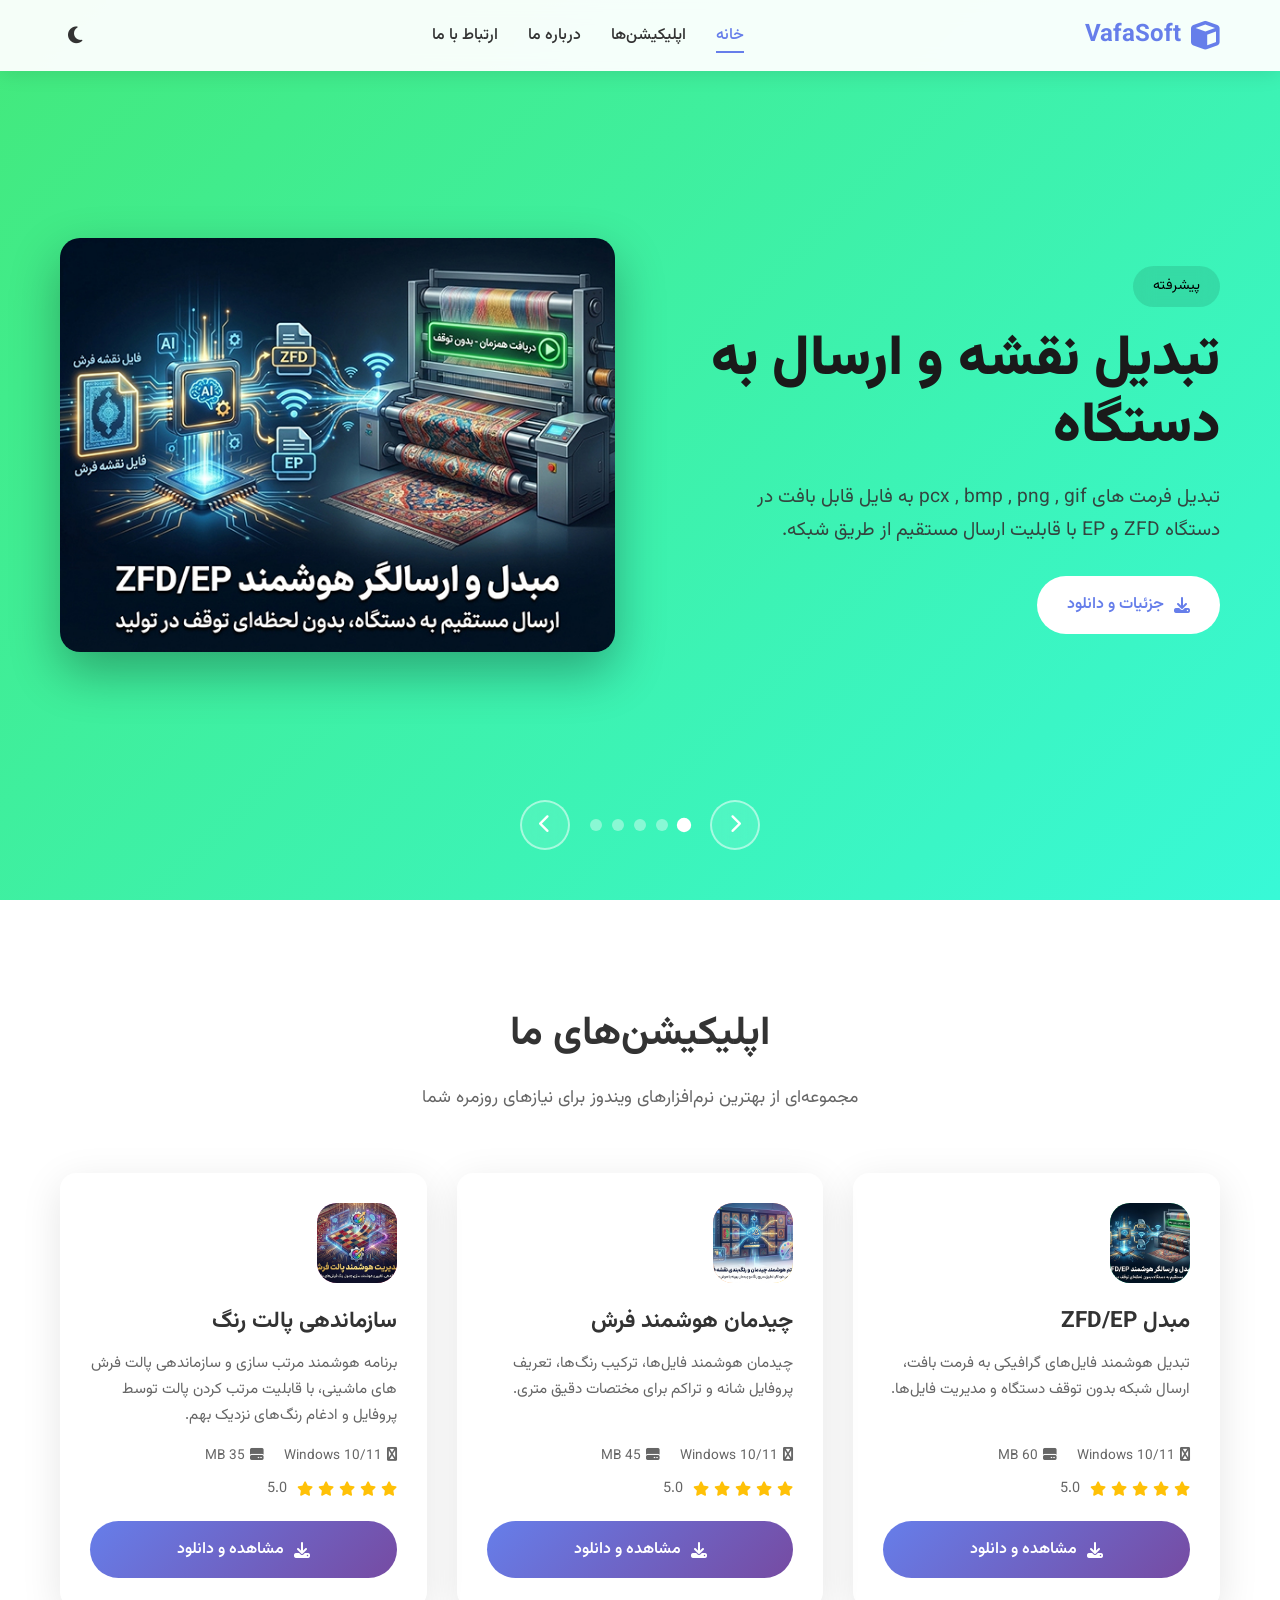
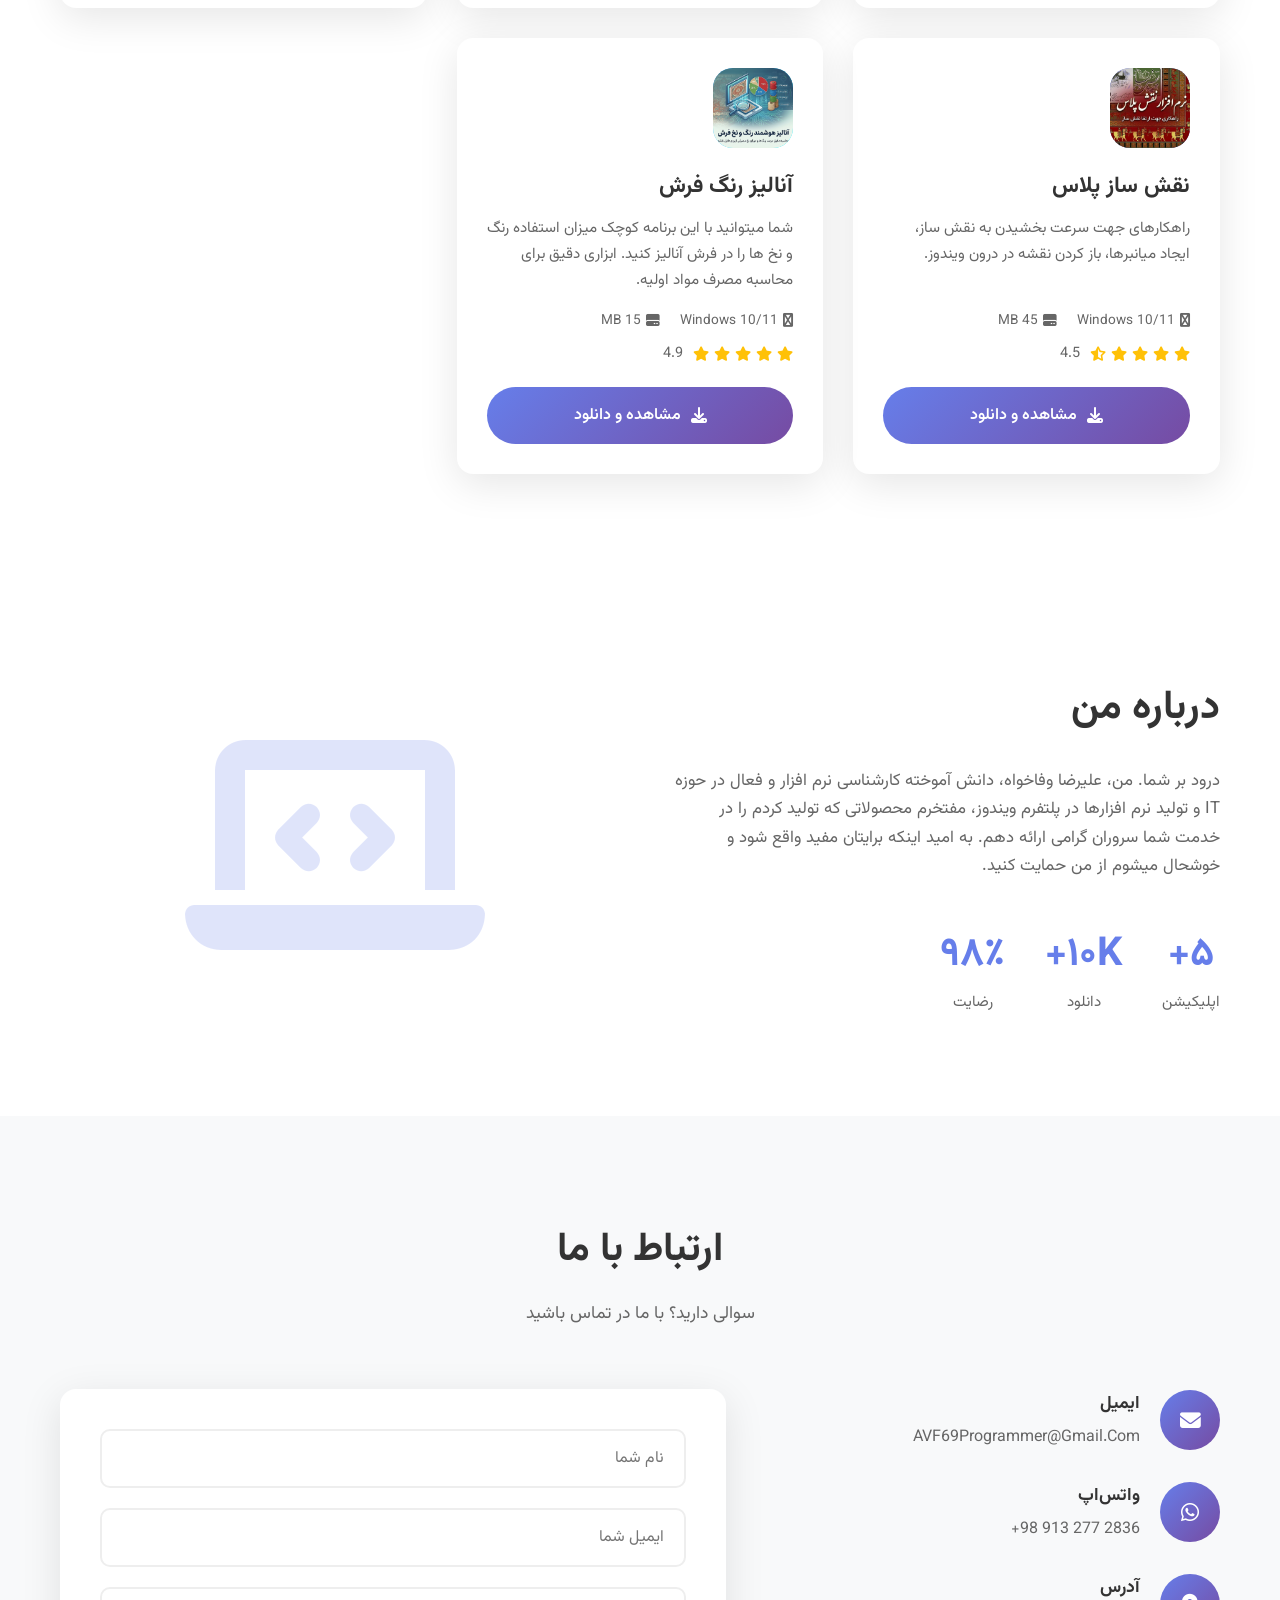
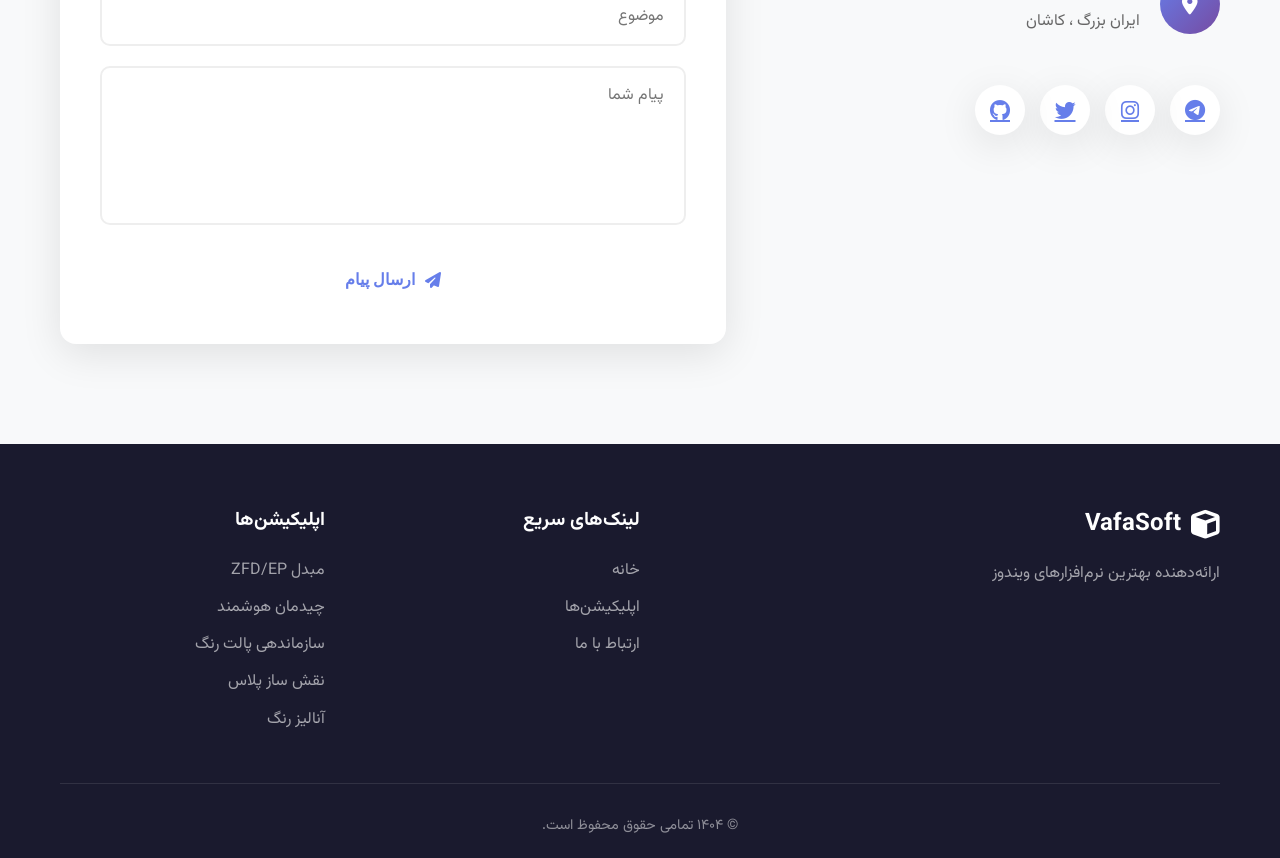
==== commit f860eead: "Fix" ====
--- a/index.html
+++ b/index.html
@@ -4,7 +4,7 @@
 <head>
     <meta charset="UTF-8">
     <meta name="viewport" content="width=device-width, initial-scale=1.0">
-    <title>اپلیکیشن‌های ویندوز | دانلود نرم‌افزار</title>
+    <title>VafaSoft | اپلیکیشن‌های تخصصی ویندوز</title>
     <link rel="stylesheet" href="css/style.css">
     <link rel="stylesheet" href="https://cdnjs.cloudflare.com/ajax/libs/font-awesome/6.4.0/css/all.min.css">
     <link href="https://fonts.googleapis.com/css2?family=Vazirmatn:wght@300;400;500;700;900&display=swap"
@@ -26,7 +26,7 @@
         <div class="container">
             <a href="#" class="logo">
                 <i class="fas fa-cube"></i>
-                <span>Vafa-Soft</span>
+                <span>VafaSoft</span>
             </a>
             <ul class="nav-links" id="nav-links">
                 <li><a href="#home" class="active">خانه</a></li>
@@ -442,7 +442,7 @@
                 <div class="footer-brand">
                     <a href="#" class="logo">
                         <i class="fas fa-cube"></i>
-                        <span>Vafa-Soft</span>
+                        <span>VafaSoft</span>
                     </a>
                     <p>ارائه‌دهنده بهترین نرم‌افزارهای ویندوز</p>
                 </div>
--- a/css/style.css
+++ b/css/style.css
@@ -166,7 +166,7 @@
 .hero {
     position: relative;
     height: 100vh;
-    min-height: 600px;
+    min-height: 660px;
     overflow: hidden;
 }
 
@@ -273,7 +273,7 @@
 .hero-img {
     max-width: 100%;
     height: auto;
-    max-height: 400px;
+    max-height: 520px;
     border-radius: 20px;
     box-shadow: 0 20px 50px rgba(0, 0, 0, 0.3);
     animation: float 3s ease-in-out infinite;
@@ -328,6 +328,16 @@
     background: rgba(255, 255, 255, 0.4);
     cursor: pointer;
     transition: var(--transition);
+    position: relative;
+}
+
+.dot::after {
+    content: '';
+    position: absolute;
+    top: -10px;
+    left: -10px;
+    right: -10px;
+    bottom: -10px;
 }
 
 .dot.active {
@@ -1256,29 +1266,87 @@
         display: block;
     }
 
+    .hero {
+        height: 100vh;
+        height: 100svh;
+        min-height: 560px;
+        overflow: hidden;
+    }
+
+    .slide-content {
+        padding: 70px 0 65px;
+        height: 100%;
+        display: flex;
+        align-items: center;
+        justify-content: center;
+    }
+
     .slide-content .container {
         flex-direction: column;
+        justify-content: center;
+        align-items: center;
+        gap: 10px;
+        width: 100%;
+        height: 100%;
+        max-height: 100%;
+    }
+
+    .slide-image {
+        flex: 0 0 auto;
+        order: 1;
+        width: 100%;
+        display: flex;
+        justify-content: center;
+        align-items: center;
+        margin-bottom: 6px;
+    }
+
+    .hero-img-link {
+        display: inline-flex;
+        justify-content: center;
+        align-items: center;
+        max-width: 100%;
+    }
+
+    .hero-img {
+        max-height: 265px;
+        max-width: 92%;
+        width: auto;
+        height: auto;
+        object-fit: contain;
+        display: block;
+        margin: 0 auto;
+        border-radius: 16px;
+    }
+
+    .slide-image i {
+        font-size: 6rem;
+    }
+
+    .slide-text {
+        flex: 0 0 auto;
+        order: 2;
+        width: 100%;
         text-align: center;
     }
 
-    .slide-text {
-        order: 2;
-    }
-
     .slide-text h1 {
-        font-size: 2rem;
+        font-size: 1.55rem;
+        line-height: 1.3;
+        margin-bottom: 8px;
     }
 
     .slide-text p {
-        font-size: 1rem;
-    }
-
-    .slide-image {
-        order: 1;
-    }
-
-    .slide-image i {
-        font-size: 8rem;
+        font-size: 0.9rem;
+        line-height: 1.5;
+        margin-bottom: 14px;
+        max-width: 90%;
+        margin-left: auto;
+        margin-right: auto;
+        display: -webkit-box;
+        -webkit-line-clamp: 2;
+        -webkit-box-orient: vertical;
+        overflow: hidden;
     }
 
     .apps-grid {
@@ -1305,13 +1373,15 @@
     }
 
     .slider-controls {
-        bottom: 30px;
+        bottom: 15px;
+        gap: 12px;
+        z-index: 20;
     }
 
     .slider-btn {
-        width: 40px;
-        height: 40px;
-        font-size: 1rem;
+        width: 36px;
+        height: 36px;
+        font-size: 0.85rem;
     }
 }
 
@@ -1320,13 +1390,30 @@
         padding: 0 15px;
     }
 
+    .slide-image .hero-img {
+        max-height: 220px;
+        max-width: 92%;
+    }
+
     .slide-text h1 {
-        font-size: 1.6rem;
+        font-size: 1.35rem;
+        margin-bottom: 8px;
+    }
+
+    .slide-text p {
+        font-size: 0.85rem;
+        margin-bottom: 12px;
+    }
+
+    .badge {
+        padding: 4px 14px;
+        font-size: 0.75rem;
+        margin-bottom: 8px;
     }
 
     .btn {
-        padding: 12px 25px;
-        font-size: 0.9rem;
+        padding: 10px 20px;
+        font-size: 0.85rem;
     }
 
     .app-card {
